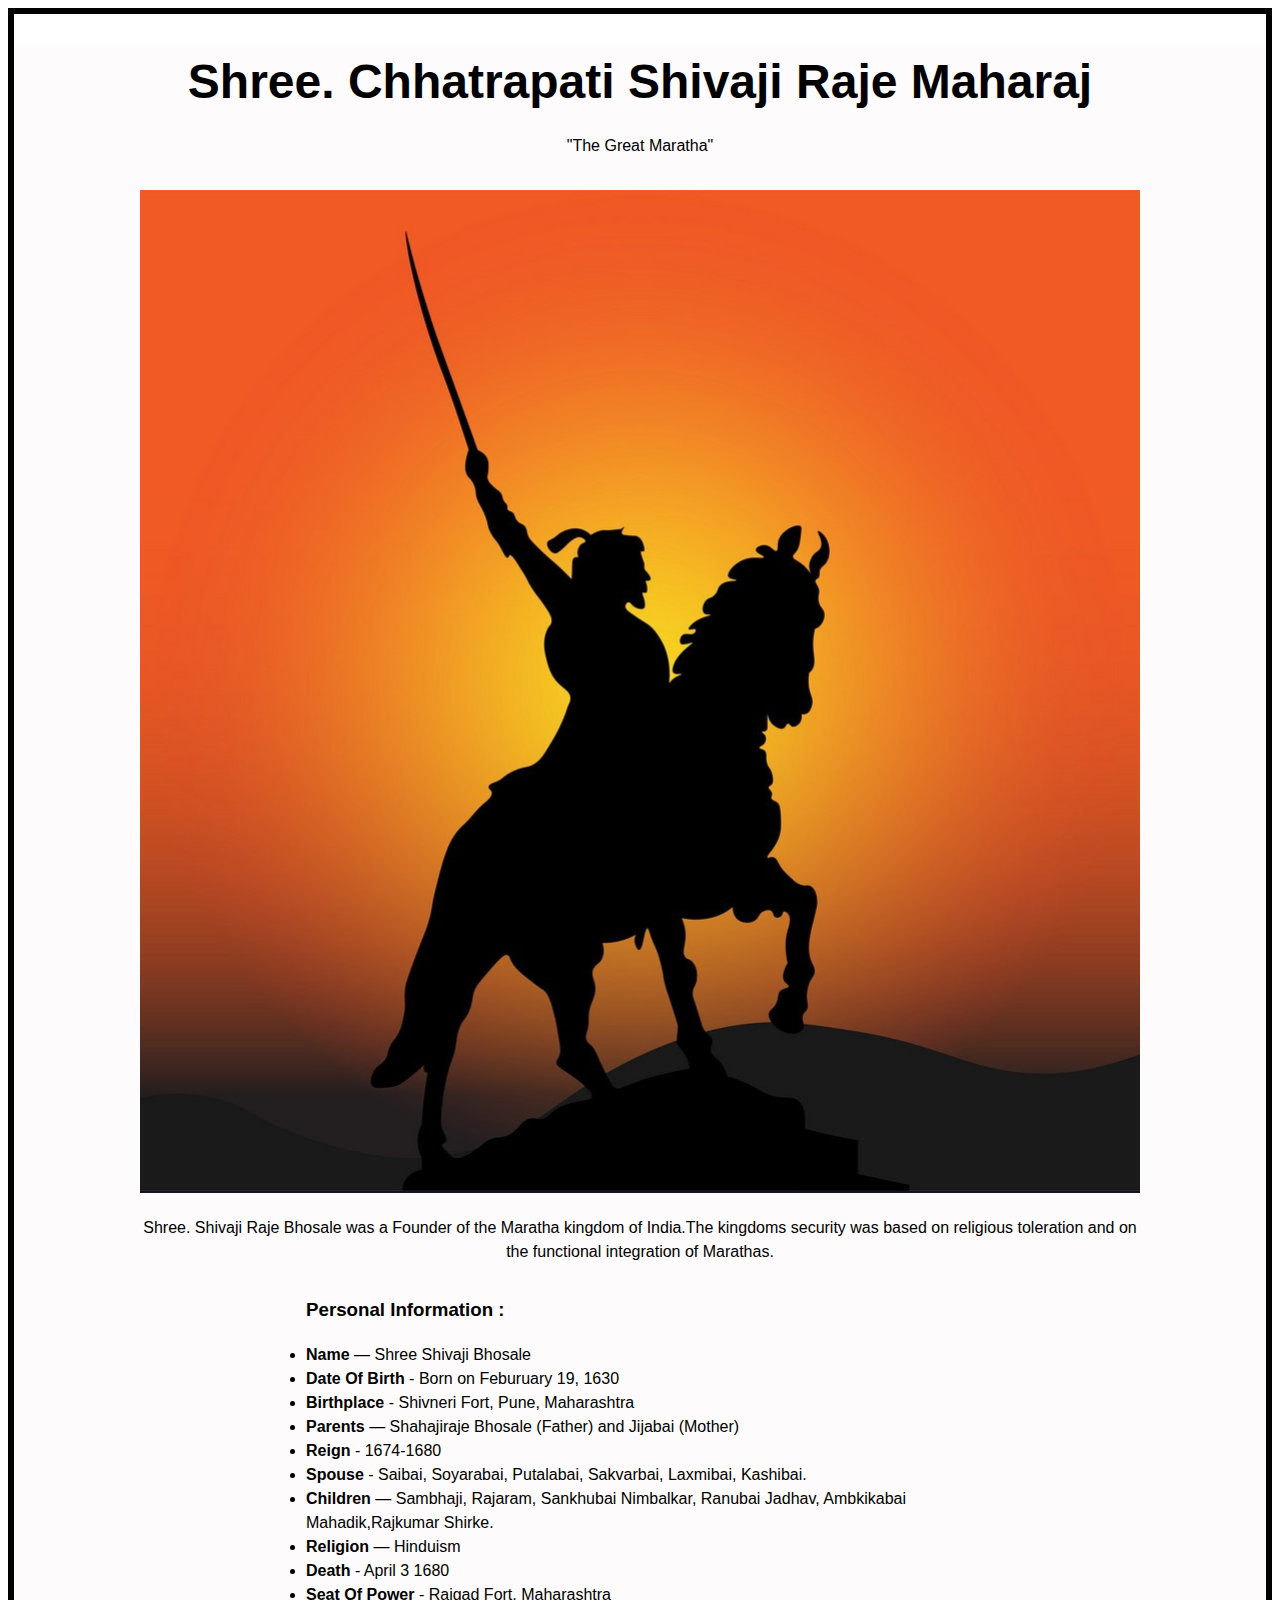
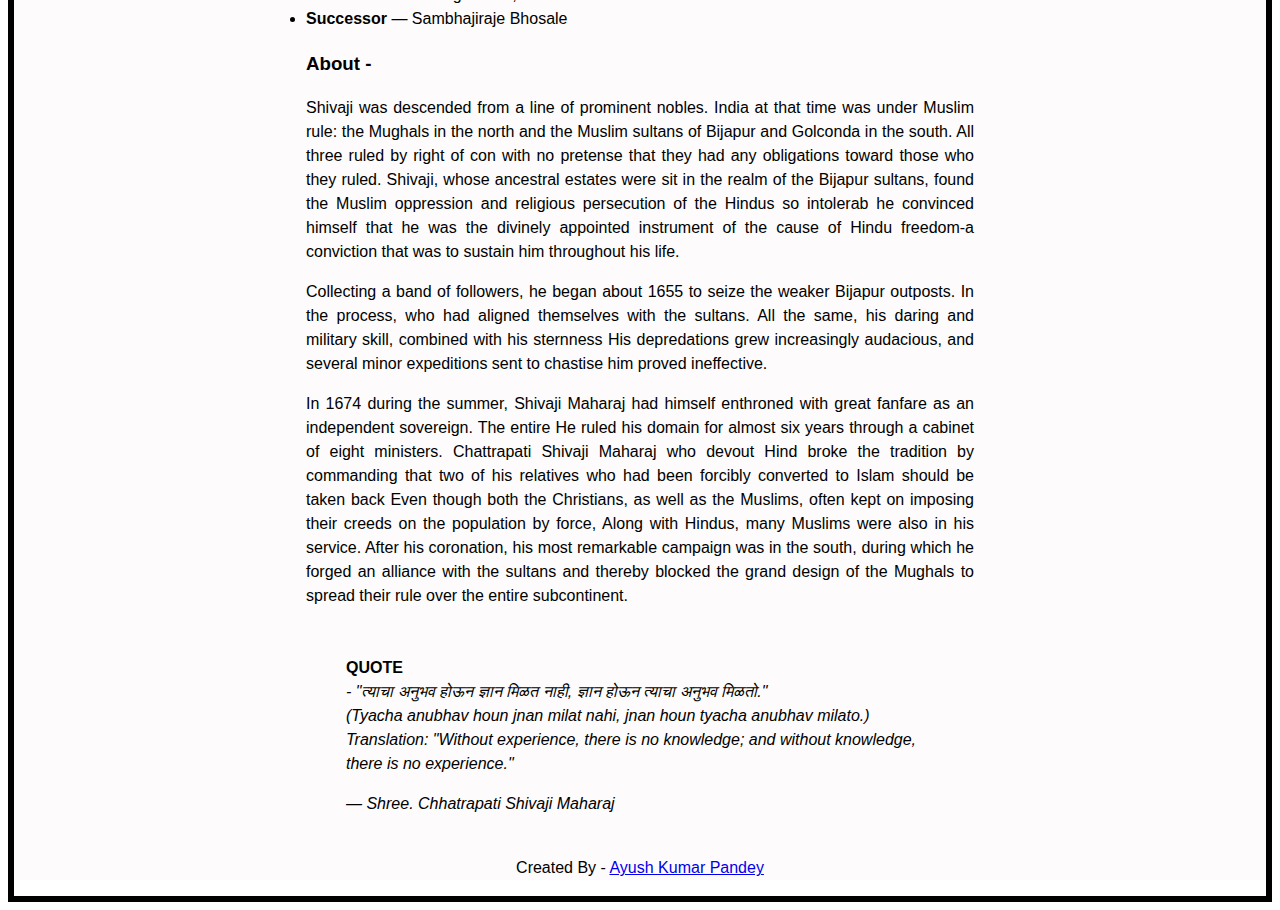
==== Tribute Page/index.html @ d3ae687e "Add files via upload" ====
<!DOCTYPE html>
<html lang="en">
  <head>
    <meta charset="UTF-8">
    <meta name="viewport" content="width=device-width, initial-scale=1.0">
    <link rel="stylesheet" href="style.css">
    <title>Tribute Page</title>
  </head>
  <body>
    <main id="main">
      <h1 id="title">Shree. Chhatrapati Shivaji Raje Maharaj </h1>
      <p class="lead">"The Great Maratha"</p>
      <div id="img-div">
        <img src="images/chhatrapati-shivaji.jpg" alt="showcase-picture" id="image">
        <p id="image-caption"> Shree. Shivaji Raje Bhosale was a Founder of the Maratha kingdom of India.The kingdoms security was based on religious toleration and on the functional integration of Marathas.</p>
        <div id="image-info">
          <h3>Personal Information :</h3>
          <li><strong>Name</strong> — Shree Shivaji Bhosale</li>
          <li><strong>Date Of Birth</strong> - Born on Feburuary 19, 1630</li>
          <li><strong>Birthplace</strong> - Shivneri Fort, Pune, Maharashtra</li>
          <li><strong>Parents</strong> — Shahajiraje Bhosale (Father) and Jijabai (Mother) </li>
          <li><strong>Reign</strong> - 1674-1680</li>
          <li><strong>Spouse</strong> - Saibai, Soyarabai, Putalabai, Sakvarbai, Laxmibai, Kashibai.</li>
          <li><strong>Children</strong> — Sambhaji, Rajaram, Sankhubai Nimbalkar, Ranubai Jadhav, Ambkikabai Mahadik,Rajkumar Shirke.</li>
          <li><strong>Religion</strong> — Hinduism</li>
          <li><strong>Death</strong> - April 3 1680</li>
          <li><strong>Seat Of Power</strong> - Raigad Fort, Maharashtra</li>
          <li><strong>Successor</strong> — Sambhajiraje Bhosale</li>
          <h3>About - </h3>
          <p class="info">Shivaji was descended from a line of prominent nobles. India at that time was under Muslim rule:
            the Mughals in the north and the Muslim sultans of Bijapur and Golconda in the south. All three ruled by right of con
            with no pretense that they had any obligations toward those who they ruled. Shivaji, whose ancestral estates were sit
            in the realm of the Bijapur sultans, found the Muslim oppression and religious persecution of the Hindus so intolerab
            he convinced himself that he was the divinely appointed instrument of the cause of Hindu freedom-a conviction that was 
            to sustain him throughout his life.</p>
          <p class="info">Collecting a band of followers, he began about 1655 to seize the weaker Bijapur outposts. In the process,
            who had aligned themselves with the sultans. All the same, his daring and military skill, combined with his sternness
            His depredations grew increasingly audacious, and several minor expeditions sent to chastise him proved ineffective.</p>
          <p class="info">
            In 1674 during the summer, Shivaji Maharaj had himself enthroned with great fanfare as an independent sovereign. The entire
            He ruled his domain for almost six years through a cabinet of eight ministers. Chattrapati Shivaji Maharaj who devout Hind
            broke the tradition by commanding that two of his relatives who had been forcibly converted to Islam should be taken back
            Even though both the Christians, as well as the Muslims, often kept on imposing their creeds on the population by force,
            Along with Hindus, many Muslims were also in his service. After his coronation, his most remarkable campaign was in the 
            south, during which he forged an alliance with the sultans and thereby blocked the grand design of the Mughals to spread 
            their rule over the entire subcontinent.</p>
          <ul>
            <p class="small-p"><strong>QUOTE</strong><br><em> - "त्याचा अनुभव होऊन ज्ञान मिळत नाही, ज्ञान होऊन त्याचा अनुभव मिळतो." <br> 
              (Tyacha anubhav houn jnan milat nahi, jnan houn tyacha anubhav milato.) <br> Translation: "Without experience, there is no 
              knowledge; and without knowledge, <br> there is no experience."</em></p>
            <p><em>— Shree. Chhatrapati Shivaji Maharaj</em></p>
          </ul>
        </div>
      </div>
      <p id="creator">Created By - 
        <a href="https://www.linkedin.com/in/ayush-kumar-pandey-55518722a/">Ayush Kumar Pandey</a>
      </p>
    </main>
  </body>
</html>
---- Tribute Page/style.css ----
*{
  margin: 10;
  padding: 10;
  box-sizing: border-box;
}

body {
  border: solid 6px;
  font-family: 'Segoe UI', Tahoma, Geneva, Verdana, sans-serif;
  line-height: 1.5;
}

.info{
  text-align: justify;
}

#main {
  background-color: #fdfbfb;
  padding: lrem;
}

#title {
  text-align: center;
  font-size: 3rem;
  margin-bottom: 1rem;
  color: rgb(245, 96, 4l);
}

.lead {
  text-align: center;
  font-size: 1.lrem;
}

#img-div>img{
  width: 100%;
}

#img-div{
  max-width: 1000px;
  margin: 2rem auto;
}

#image-caption {
  font-size: 1rem;
  text-align: center;
  margin-bottom: 2rem;
}
  
#image-info {
  max-width: 700px;
  margin: auto;
  padding: 0 1rem;
}
  
#image-info>h2 {
  text-align: center;
  margin: 2rem auto;
}
  
#image-info ul li {
  margin: 1.1rem 0;
}

#image-info ul {
  margin: 2.5rem 0;
}

.small-p {
  margin-top: 3rem;
}

#creator {  
  text-align: center;
  overflow: hidden;
}
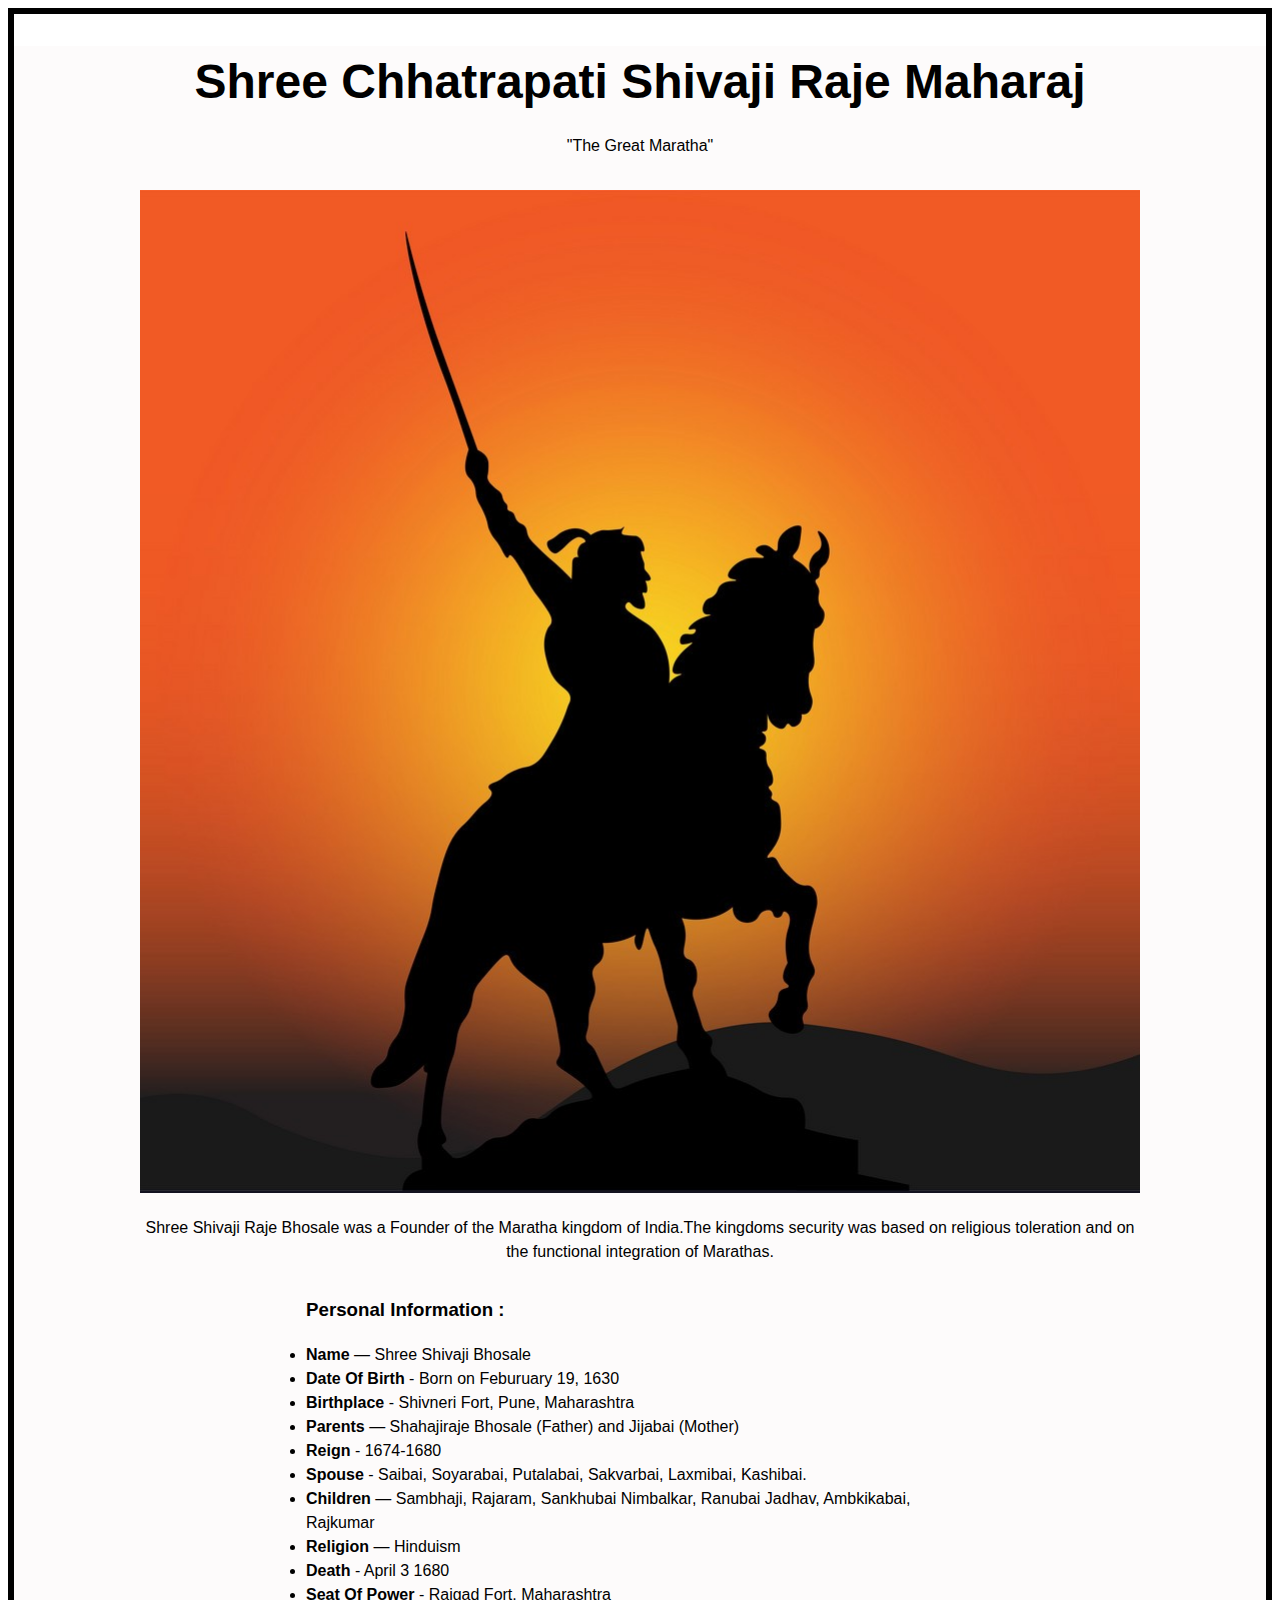
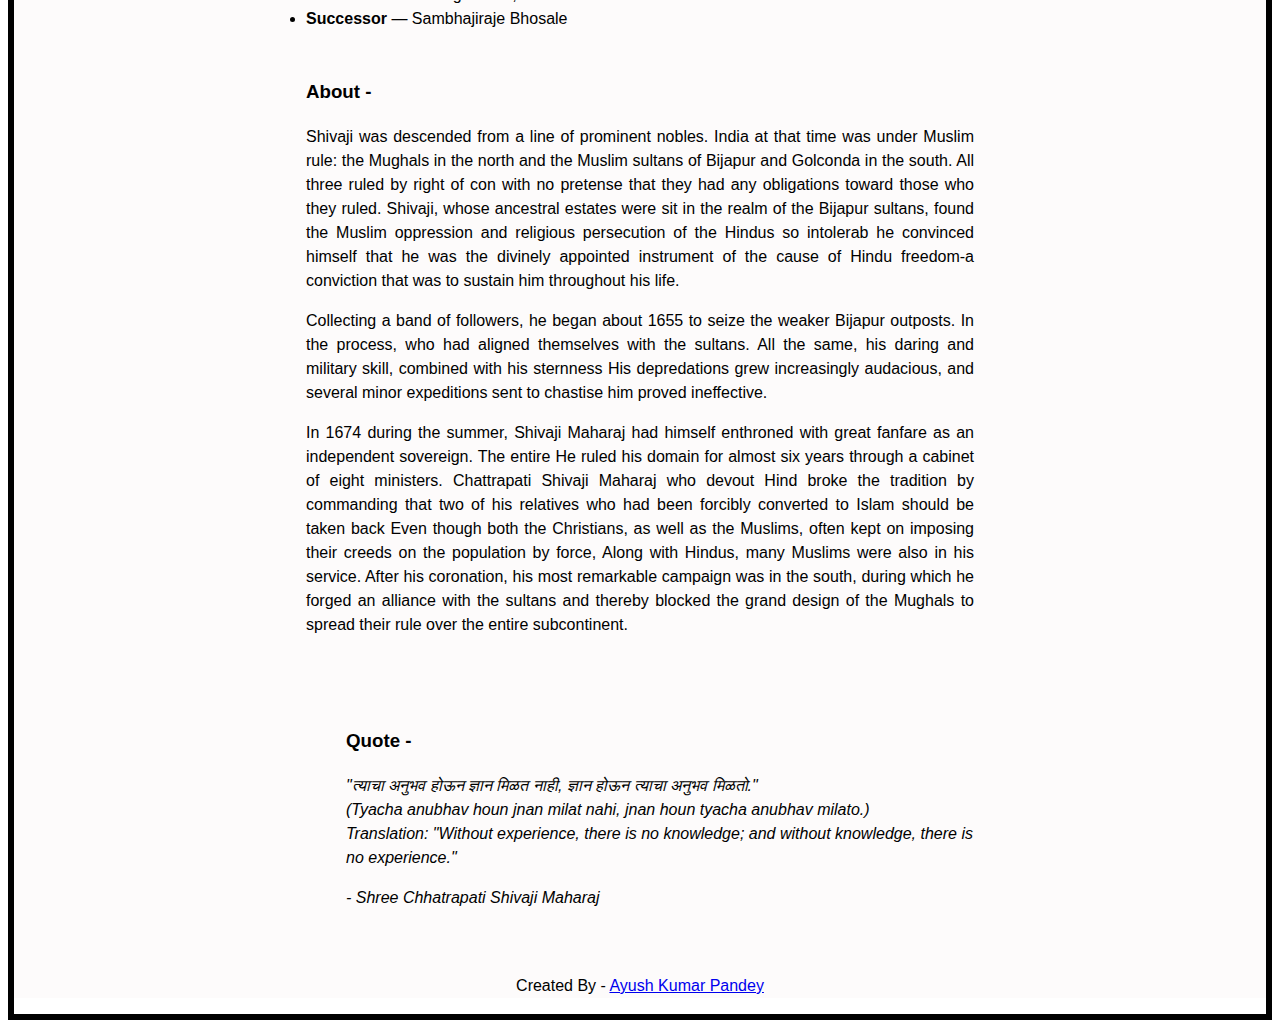
==== commit d5a54537: "Update index.html" ====
--- a/Tribute Page/index.html
+++ b/Tribute Page/index.html
@@ -8,11 +8,11 @@
   </head>
   <body>
     <main id="main">
-      <h1 id="title">Shree. Chhatrapati Shivaji Raje Maharaj </h1>
+      <h1 id="title">Shree Chhatrapati Shivaji Raje Maharaj </h1>
       <p class="lead">"The Great Maratha"</p>
       <div id="img-div">
         <img src="images/chhatrapati-shivaji.jpg" alt="showcase-picture" id="image">
-        <p id="image-caption"> Shree. Shivaji Raje Bhosale was a Founder of the Maratha kingdom of India.The kingdoms security was based on religious toleration and on the functional integration of Marathas.</p>
+        <p id="image-caption"> Shree Shivaji Raje Bhosale was a Founder of the Maratha kingdom of India.The kingdoms security was based on religious toleration and on the functional integration of Marathas.</p>
         <div id="image-info">
           <h3>Personal Information :</h3>
           <li><strong>Name</strong> — Shree Shivaji Bhosale</li>
@@ -21,12 +21,12 @@
           <li><strong>Parents</strong> — Shahajiraje Bhosale (Father) and Jijabai (Mother) </li>
           <li><strong>Reign</strong> - 1674-1680</li>
           <li><strong>Spouse</strong> - Saibai, Soyarabai, Putalabai, Sakvarbai, Laxmibai, Kashibai.</li>
-          <li><strong>Children</strong> — Sambhaji, Rajaram, Sankhubai Nimbalkar, Ranubai Jadhav, Ambkikabai Mahadik,Rajkumar Shirke.</li>
+          <li><strong>Children</strong> — Sambhaji, Rajaram, Sankhubai Nimbalkar, Ranubai Jadhav, Ambkikabai, Rajkumar</li>
           <li><strong>Religion</strong> — Hinduism</li>
           <li><strong>Death</strong> - April 3 1680</li>
           <li><strong>Seat Of Power</strong> - Raigad Fort, Maharashtra</li>
           <li><strong>Successor</strong> — Sambhajiraje Bhosale</li>
-          <h3>About - </h3>
+          <h3><br>About - </h3>
           <p class="info">Shivaji was descended from a line of prominent nobles. India at that time was under Muslim rule:
             the Mughals in the north and the Muslim sultans of Bijapur and Golconda in the south. All three ruled by right of con
             with no pretense that they had any obligations toward those who they ruled. Shivaji, whose ancestral estates were sit
@@ -45,16 +45,16 @@
             south, during which he forged an alliance with the sultans and thereby blocked the grand design of the Mughals to spread 
             their rule over the entire subcontinent.</p>
           <ul>
-            <p class="small-p"><strong>QUOTE</strong><br><em> - "त्याचा अनुभव होऊन ज्ञान मिळत नाही, ज्ञान होऊन त्याचा अनुभव मिळतो." <br> 
+            <p class="small-p"><br><h3>Quote - </h3><em>"त्याचा अनुभव होऊन ज्ञान मिळत नाही, ज्ञान होऊन त्याचा अनुभव मिळतो."<br> 
               (Tyacha anubhav houn jnan milat nahi, jnan houn tyacha anubhav milato.) <br> Translation: "Without experience, there is no 
-              knowledge; and without knowledge, <br> there is no experience."</em></p>
-            <p><em>— Shree. Chhatrapati Shivaji Maharaj</em></p>
+              knowledge; and without knowledge, there is no experience."</em></p>
+            <p><em>  - Shree Chhatrapati Shivaji Maharaj</em></p>
           </ul>
         </div>
       </div>
-      <p id="creator">Created By - 
+      <p id="creator"><br>Created By - 
         <a href="https://www.linkedin.com/in/ayush-kumar-pandey-55518722a/">Ayush Kumar Pandey</a>
       </p>
     </main>
   </body>
-</html>+</html>
